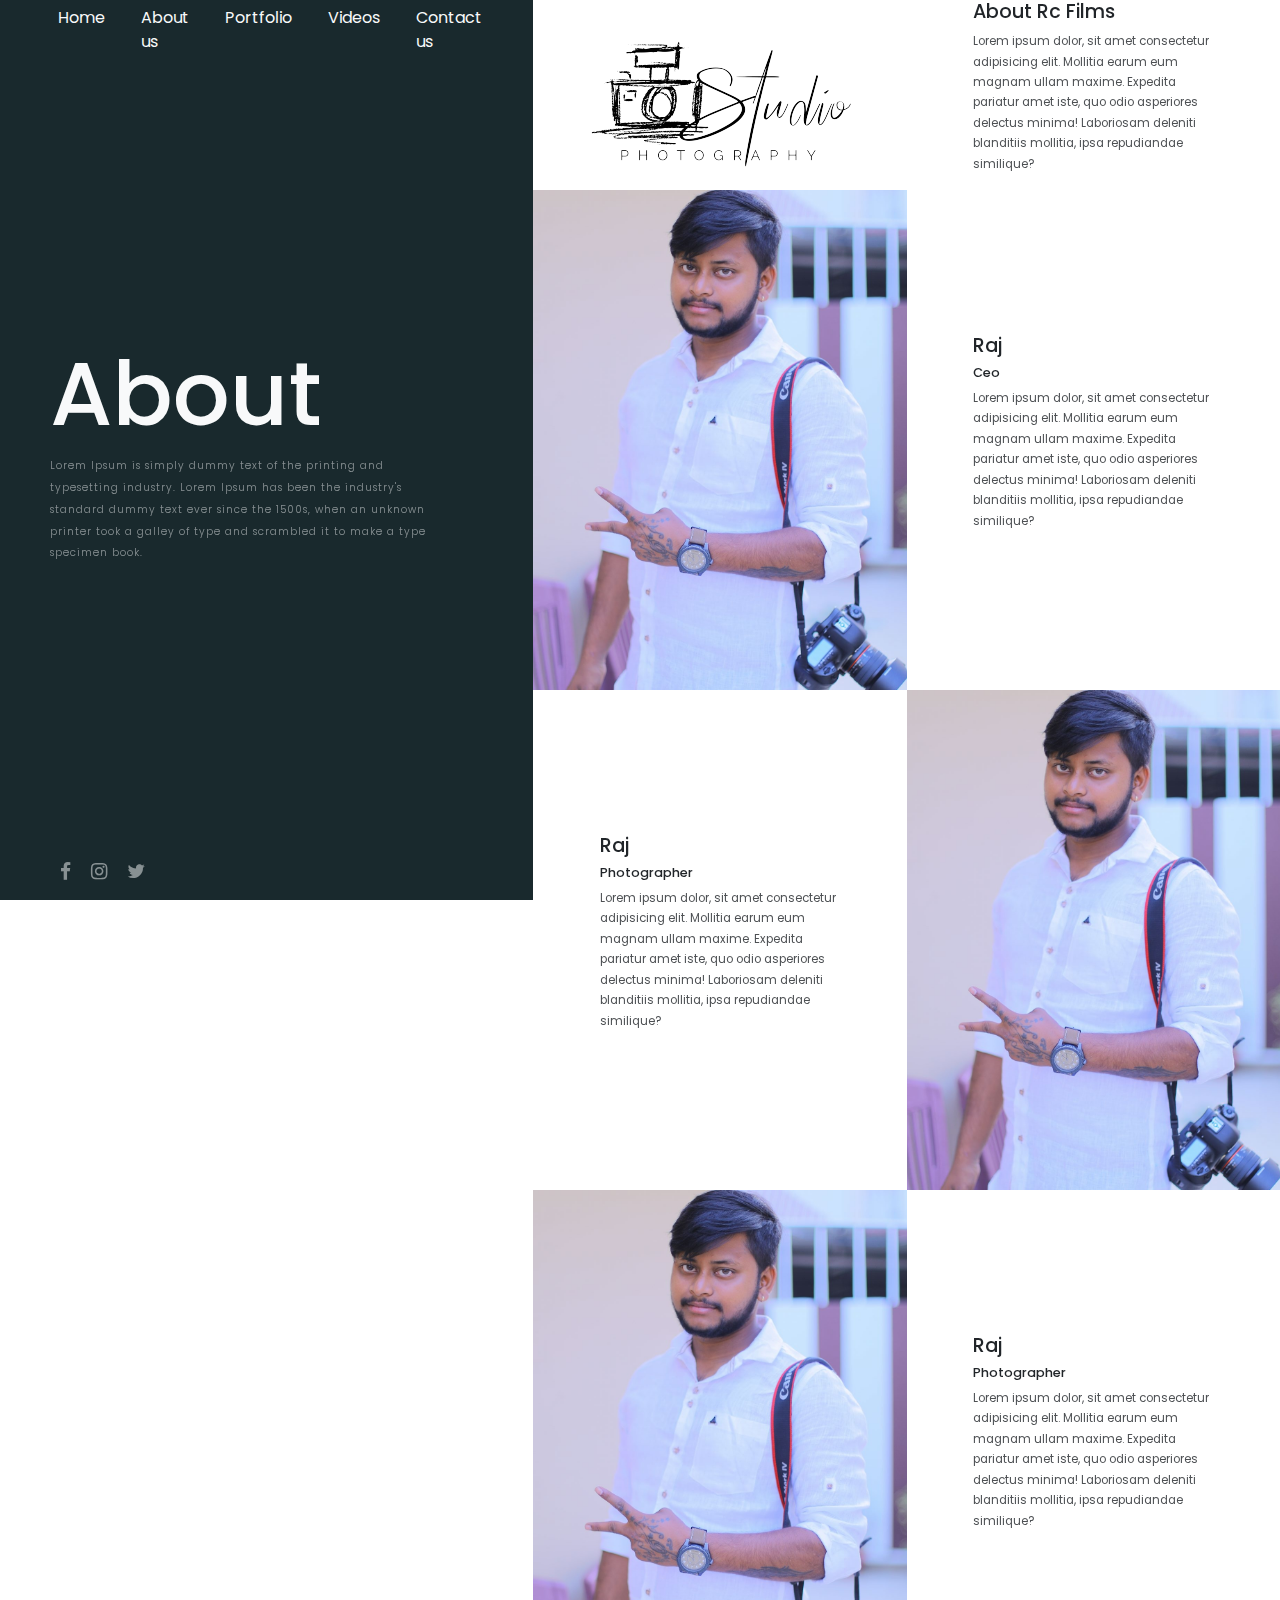
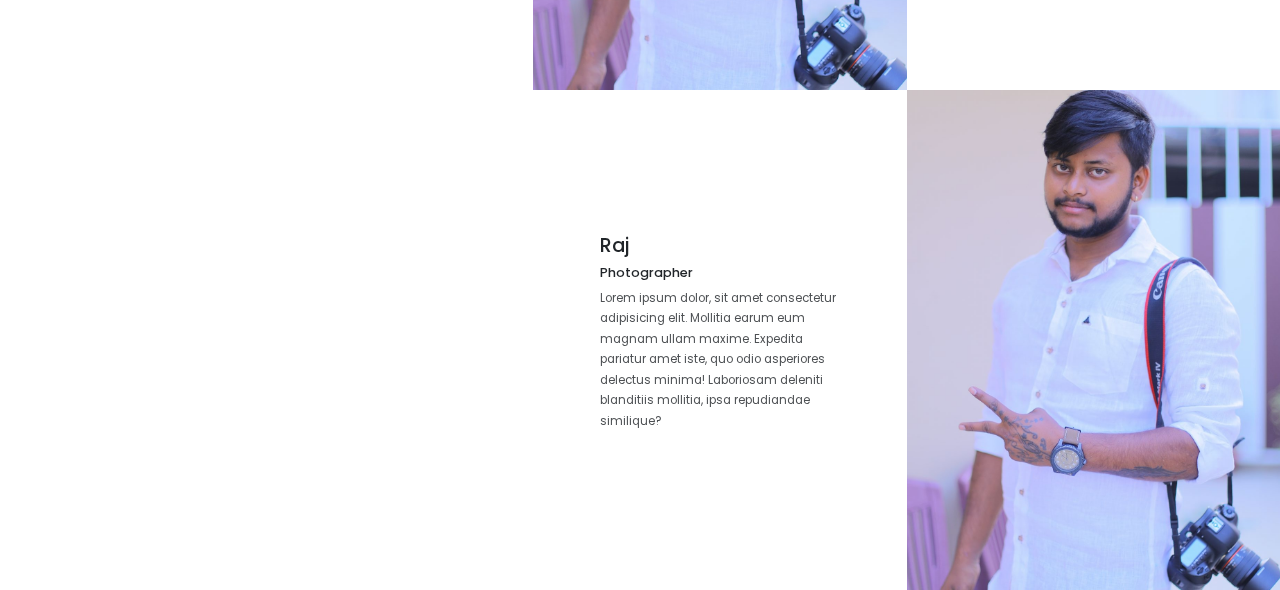
==== about.html @ 473ebcfd "initial commit" ====
<!DOCTYPE html>
<html lang="en">
<head>
    <meta charset="UTF-8">
    <meta name="viewport" content="width=device-width, initial-scale=1.0">
    <link rel="stylesheet" href="css/style.css">
    <link rel="stylesheet" href="https://stackpath.bootstrapcdn.com/bootstrap/4.5.2/css/bootstrap.min.css" integrity="sha384-JcKb8q3iqJ61gNV9KGb8thSsNjpSL0n8PARn9HuZOnIxN0hoP+VmmDGMN5t9UJ0Z" crossorigin="anonymous">
    <link rel="stylesheet" href="https://stackpath.bootstrapcdn.com/font-awesome/4.7.0/css/font-awesome.min.css" integrity="sha384-wvfXpqpZZVQGK6TAh5PVlGOfQNHSoD2xbE+QkPxCAFlNEevoEH3Sl0sibVcOQVnN" crossorigin="anonymous">
    <link href="https://unpkg.com/aos@2.3.1/dist/aos.css" rel="stylesheet">
    <title>Home Page</title>
</head>
<body>
    <div class="container-fluid">
        <div class="row">
            <div class="col-lg-5 col-md-5 sidebar bg-1 text-light" data-aos="fade-right"
            data-aos-offset="200"
            data-aos-delay="50"
            data-aos-duration="1000"
            data-aos-easing="ease-in-out"
            data-aos-mirror="true"
            data-aos-once="false"
            data-aos-anchor-placement="top-center">
                <nav class="navbar navbar-expand-lg navbar-dark bg-1">
                    <button class="navbar-toggler" type="button" data-toggle="collapse" data-target="#navbarNavDropdown" aria-controls="navbarNavDropdown" aria-expanded="false" aria-label="Toggle navigation">
                      <span class="navbar-toggler-icon"></span>
                    </button>
                    <div class="collapse navbar-collapse" id="navbarNavDropdown">
                      <ul class="navbar-nav">
                        <li class="nav-item active">
                          <a class="nav-link" href="index.html">Home</a>
                        </li>
                        <li class="nav-item">
                          <a class="nav-link" href="about.html">About us</a>
                        </li>
                        <li class="nav-item">
                          <a class="nav-link" href="portfolio.html">Portfolio</a>
                        </li>
                        <li class="nav-item">
                          <a class="nav-link" href="videos.html">Videos</a>
                        </li>
                        <li class="nav-item">
                            <a class="nav-link" href="contact.html">Contact us</a>
                        </li>
                      </ul>
                    </div>
                  </nav>
                  <div class="sidebar-text"data-aos="fade-up"
                  data-aos-offset="200"
                  data-aos-delay="1000"
                  data-aos-duration="200"
                  data-aos-easing="ease-in-out"
                  data-aos-mirror="true"
                  data-aos-once="false">
                      <h1>About</h1>
                      <p>
                        Lorem Ipsum is simply dummy text of the printing and typesetting industry. Lorem Ipsum has been the industry's standard dummy text ever since the 1500s, when an unknown printer took a galley of type and scrambled it to make a type specimen book.
                      </p>
                  </div>
                  <div class="sidebar-social-media">
                      <ul class="social-media-list">
                          <li><a href="#"><i class="fa fa-facebook"></i></li></a>
                          <li><a href="#"><i class="fa fa-instagram"></i></li></a>
                          <li><a href="#"><i class="fa fa-twitter"></i></li></a>
                      </ul>
                  </div>
            </div>
            <div class="col-lg-7 col-md-7 main p-0">
                <div class="container-fluid" data-aos="fade-down"
                data-aos-offset="200"
                data-aos-delay="50"
                data-aos-duration="1000"
                data-aos-easing="ease-in-out"
                data-aos-mirror="true"
                data-aos-once="false">
                <div class="row">
                    <div class="col-lg-6 d-flex align-items-center justify-content-center">
                        <img src="img/logo.png" class="img-fluid">
                    </div>    
                    <div class="col-lg-6 d-flex align-items-center justify-content-center ">
                        <div class="desc">
                            <h2 class="desc-h">
                                About Rc Films
                            </h2>
                            <p class="desc-p">
                                Lorem ipsum dolor, sit amet consectetur adipisicing elit. Mollitia earum eum magnam ullam maxime. Expedita pariatur amet iste, quo odio asperiores delectus minima! Laboriosam deleniti blanditiis mollitia, ipsa repudiandae similique?
                            </p>
                        </div>
                    </div> 
                </div>   
                <div class="row" id="ceo">
                    <div class="col-lg-6 col-4 d-flex align-items-center justify-content-center about-img" style="background-image: url(img/1.jpg);background-size: cover;background-position: center; ">
                    </div>    
                    <div class="col-lg-6 col-8 d-flex align-items-center justify-content-center">
                        <div class="desc">
                            <h2 class="desc-h">
                                Raj
                            </h2>
                            <h3 class="desc-h3">
                                Ceo
                            </h3>
                            <p class="desc-p">
                                Lorem ipsum dolor, sit amet consectetur adipisicing elit. Mollitia earum eum magnam ullam maxime. Expedita pariatur amet iste, quo odio asperiores delectus minima! Laboriosam deleniti blanditiis mollitia, ipsa repudiandae similique?
                            </p>
                        </div>
                    </div> 
                </div> 
                <div class="row">  
                    <div class="col-lg-6 col-8 d-flex align-items-center justify-content-center ">
                        <div class="desc">
                            <h2 class="desc-h">
                                Raj
                            </h2>
                            <h3 class="desc-h3">
                                Photographer
                            </h3>
                            <p class="desc-p">
                                Lorem ipsum dolor, sit amet consectetur adipisicing elit. Mollitia earum eum magnam ullam maxime. Expedita pariatur amet iste, quo odio asperiores delectus minima! Laboriosam deleniti blanditiis mollitia, ipsa repudiandae similique?
                            </p>
                        </div>
                    </div>
                    <div class="col-lg-6 col-4 d-flex align-items-center justify-content-center about-img" style="background-image: url(img/1.jpg);background-size: cover;background-position: center;">
                    </div>   
                </div>
                <div class="row">
                    <div class="col-lg-6 col-4 d-flex align-items-center justify-content-center about-img" style="background-image: url(img/1.jpg);background-size: cover;background-position: center"></div>
                    <div class="col-lg-6 col-8 d-flex align-items-center justify-content-center ">
                        <div class="desc">
                            <h2 class="desc-h">
                                Raj
                            </h2>
                            <h3 class="desc-h3">
                                Photographer
                            </h3>
                            <p class="desc-p">
                                Lorem ipsum dolor, sit amet consectetur adipisicing elit. Mollitia earum eum magnam ullam maxime. Expedita pariatur amet iste, quo odio asperiores delectus minima! Laboriosam deleniti blanditiis mollitia, ipsa repudiandae similique?
                            </p>
                        </div>
                    </div>
                    </div> 
                <div class="row">  
                    <div class="col-lg-6 col-8 d-flex align-items-center justify-content-center ">
                        <div class="desc">
                            <h2 class="desc-h">
                                Raj
                            </h2>
                            <h3 class="desc-h3">
                                Photographer
                            </h3>
                            <p class="desc-p">
                                Lorem ipsum dolor, sit amet consectetur adipisicing elit. Mollitia earum eum magnam ullam maxime. Expedita pariatur amet iste, quo odio asperiores delectus minima! Laboriosam deleniti blanditiis mollitia, ipsa repudiandae similique?
                            </p>
                        </div>
                    </div>
                    <div class="col-lg-6 col-4 d-flex align-items-center justify-content-center about-img" style="background-image: url(img/1.jpg);background-size: cover;background-position: center">
                    </div>   
                </div>
                </div>
            </div>
        </div>
    </div>
    <script src='https://cdnjs.cloudflare.com/ajax/libs/jquery/3.3.1/jquery.min.js'></script>
    <script src='https://cdnjs.cloudflare.com/ajax/libs/twitter-bootstrap/4.5.0/js/bootstrap.min.js'></script>
    <script src="https://unpkg.com/aos@2.3.1/dist/aos.js"></script>
    <script>
        AOS.init({disable: 'mobile'});
      </script>
</body>
</html>
---- css/style.css ----
@import url('https://fonts.googleapis.com/css2?family=Poppins:ital,wght@0,100;0,200;0,300;0,400;0,500;0,600;0,700;0,800;0,900;1,100;1,200;1,300;1,400;1,500;1,600;1,700;1,800;1,900&display=swap');
body
{
    font-family: 'Poppins', sans-serif !important;
}
a
{
    text-decoration:none ;
    color:inherit !important;
}
.bg-1
{
    background-color: #19292D;
}
.sidebar
{
    height:100vh;
    padding: 0px 50px !important;
    position: fixed !important;
}
.nav-item
{
    margin:0px 10px
}
.sidebar-text
{
    display: flex;
    flex-direction: column;
    justify-content: center;
    height:calc(100vh - 100px);
    max-width: 90%;
}
.sidebar-text h1
{
    font-size:7vw;
    font-weight:500;

}
.sidebar-text p
{
    font-weight: 300;
    letter-spacing: 1px;
    font-size:0.8vw;
    opacity: 0.5;
    line-height: 1.7vw;
}
.sidebar-social-media
{
    opacity: 0.5;
    height: 40px;
    max-height: 40px;
    display: flex;
    align-items: center;
}
.navbar
{
    height: 60px;
    max-height: 60px;
    padding-left: 0px !important;
    margin-left: 0px !important;
}
.nav-item:first-child
{
   margin-left: 0px !important;
}
.social-media-list
{
    padding-left: 0px;
}
.social-media-list li 
{
    font-size: 1.5vw;
    float: left;
    margin:0px 10px;
    list-style: none;
}
.large-container
{
    height:60vh
}
.small-container
{
    height:40vh;
    display: flex;
    justify-content: center;
    align-items: center;
}
.col-lg-6-p
{
    font-size: 0.9vw;
    opacity:0.4;
    font-weight: 600;
    margin:15px 0px !important;
    line-height: 1.5vw;
}
.col-lg-6-h
{
    font-size: 2vw;
    opacity:0.9;
    font-weight: 600;
}
.col-lg-6-h3
{
    font-size: 1vw;
    opacity:0.8;
    font-weight: 600;
}
.desc
{
    max-width: 70%;
}
.desc-h
{
    font-size:1.5vw;
    font-weight: 500;
}
.desc-h3
{
    font-size:1vw;
    font-weight: 500;
}
.desc-p
{
    opacity: 0.8;
    font-size: 0.9vw;
    line-height: 1.6vw;
}
.read-more-btn
{
    font-weight: 800 !important;
    opacity: 0.6;
    padding-left: 0px !important;
}
.read-more-btn:after
{
    content:'';
    display:block;
    border-top:1px solid #000;
}
.fixed-body
{
    max-height: 100vh;
    overflow: hidden;
}
.gallery-item-image
{
    height: 40vh;
    width: 40vh;
}
.gallery-container
{
    display: flex;
    flex-direction: column;
    align-items: center;
}
.gallery-item
{
    margin: 30px 0px;
    text-align: center;
}
.gallery-item h3
{
    font-size: 1.2vw;
    font-weight: 600;
}
.main
{
    margin-left:  41.666667%;
}
.gallery-item-image
{
    background-size: cover !important;
    background-position:center !important ;
    box-shadow: 10px 10px 10px #ddd;
}
.gallery-container a:first-child
{
    margin-top: 30vh;
}
.project-image-container
{
    padding:20px;
}
#photos {
    /* Prevent vertical gaps */
    line-height: 0;
     
    -webkit-column-count: 3;
    -webkit-column-gap:   20px;
    -moz-column-count:    3;
    -moz-column-gap:      20px;
    column-count:         3;
    column-gap:           20px;  
  }
  
  #photos img {
    /* Just in case there are inline attributes */
    width: 100% !important;
    height: auto !important;
    margin:10px 0px;
  }
  @media (max-width: 1200px) {
    #photos {
    -moz-column-count:    4;
    -webkit-column-count: 4;
    column-count:         4;
    }
  }
  @media (max-width: 1000px) {
    #photos {
    -moz-column-count:    3;
    -webkit-column-count: 3;
    column-count:         3;
    }
  }
  @media (max-width: 800px) {
    #photos {
    -moz-column-count:    2;
    -webkit-column-count: 2;
    column-count:         2;
    }
  }
  @media (max-width: 400px) {
    #photos {
    -moz-column-count:    1;
    -webkit-column-count: 1;
    column-count:         1;
    }
  }
  .video-items
  {
      margin:20px 0px
  }
  .contact-info li
  {
      list-style:none;
      font-size: 1vw;
      font-weight: 600;
      margin: 20px 0px;
  }
  .contact-info
  {
    margin:auto;
    padding-left: 0px;
    opacity: 0.8;
  }
  .contact
  {
      display: flex;
  }
  #gmap_canvas
  {
      height:100vh;
      width: 100%;
      background-color: #ddd;
  }
  .or-span {
    display: flex;
    flex-direction: row;
  }
  .or-span:before, .or-span:after{
    content: "";
    flex: 1 1;
    border-bottom: 1px solid #000;
    margin: auto;
  }
  .or-span:before {
    margin-right: 10px
  }
  .or-span:after {
    margin-left: 10px
  }
  .about-img
  {
    min-height:500px
  }
  @media all and (max-width: 480px) { 
    .sidebar
    {
        position: relative !important;
        height:auto;
        padding: 0px 20px !important;
    }
    .sidebar-text
    {
        height: auto;
    }
    .main
    {
        margin-left: 0px;
    }
    .large-container
    {
        height:40vh
    }
    .small-container
    {
        height:40vh
    }
    .desc-h
    {
        font-size:20px
    }
    .desc-p
    {
        font-size:10px;
        line-height: 18px;
        opacity: 0.5 !important;
    }
    .desc
    {
        max-width:100%;
        padding: 15px;
    }
    .sidebar-text h1
    {
        font-size: 55px;
        text-align: center;
    }
    .sidebar-text p
    {
        font-size: 10px;
        line-height: 20px;
    }
    .sidebar-text
    {
        max-width: 100%;
    }
    .fixed-body
    {
        height:auto;
        overflow: scroll;
    }
    .navbar-collapse 
    {
        background-color: #19292D;
        z-index: 9999;
    }
    .about-img
    {
        min-height:200px
    }
    .gallery-container a:first-child
    {
        margin-top: 10px;
    }
    .social-media-list
    {
        margin: 0px auto;
    }
    .social-media-list li 
    {
        font-size: 20px;
        margin-top: 10px;
        margin-bottom: 20px;
        
    }
    
    #col-lg-6
    {
        width: 100%;
        height:300px;
        background-color: #ddd;
    }
    .contact-info li
    {
        font-size: 16px;
    }
    .contact-info
    {
        padding-bottom: 30px;
    }
    .gallery-item h3
    {
        font-size: 20px;
    }
}
@media all and (device-width: 768px) {
    .desc-h
    {
        font-size: 30px;
    }
    .desc-p
    {
        padding: 10px 0px;
        font-size: 14px;
        line-height: 25px;
    }
    .desc
    {
        max-width: 80%;
        padding: 30px 0px;
    }
    .sidebar-text
    {
        margin:0px auto
    }
    .sidebar
    {
        padding: 0px 20px !important;
    }
    .sidebar-text h1
    {
        font-size: 60px;
    }
    .sidebar-text p
    {
        font-size: 14px;
        line-height: 30px;
        padding: 20px 0px;
    }
    .about-img
    {
        min-height :auto
    }
    .desc-h3
    {
        font-size: 20px;
    }
    .social-media-list li
    {
        font-size: 20px;
    }
    .contact-info
    {
        width: 80%;
        padding-bottom: 20px;
    }
    .contact-info li
    {
        font-size: 18px;
    }
    .gallery-item h3
    {
        font-size: 30px;
    }
}
@media all and (min-width: 1600px) {
    .about-img
    {
        height: 700px;
    }
    .gallery-item h3
    {
        font-size: 80px;
    }
}
@media all and (min-width:2400px) { 
    .about-img
    {
        height: 2000px;
    }
  
}
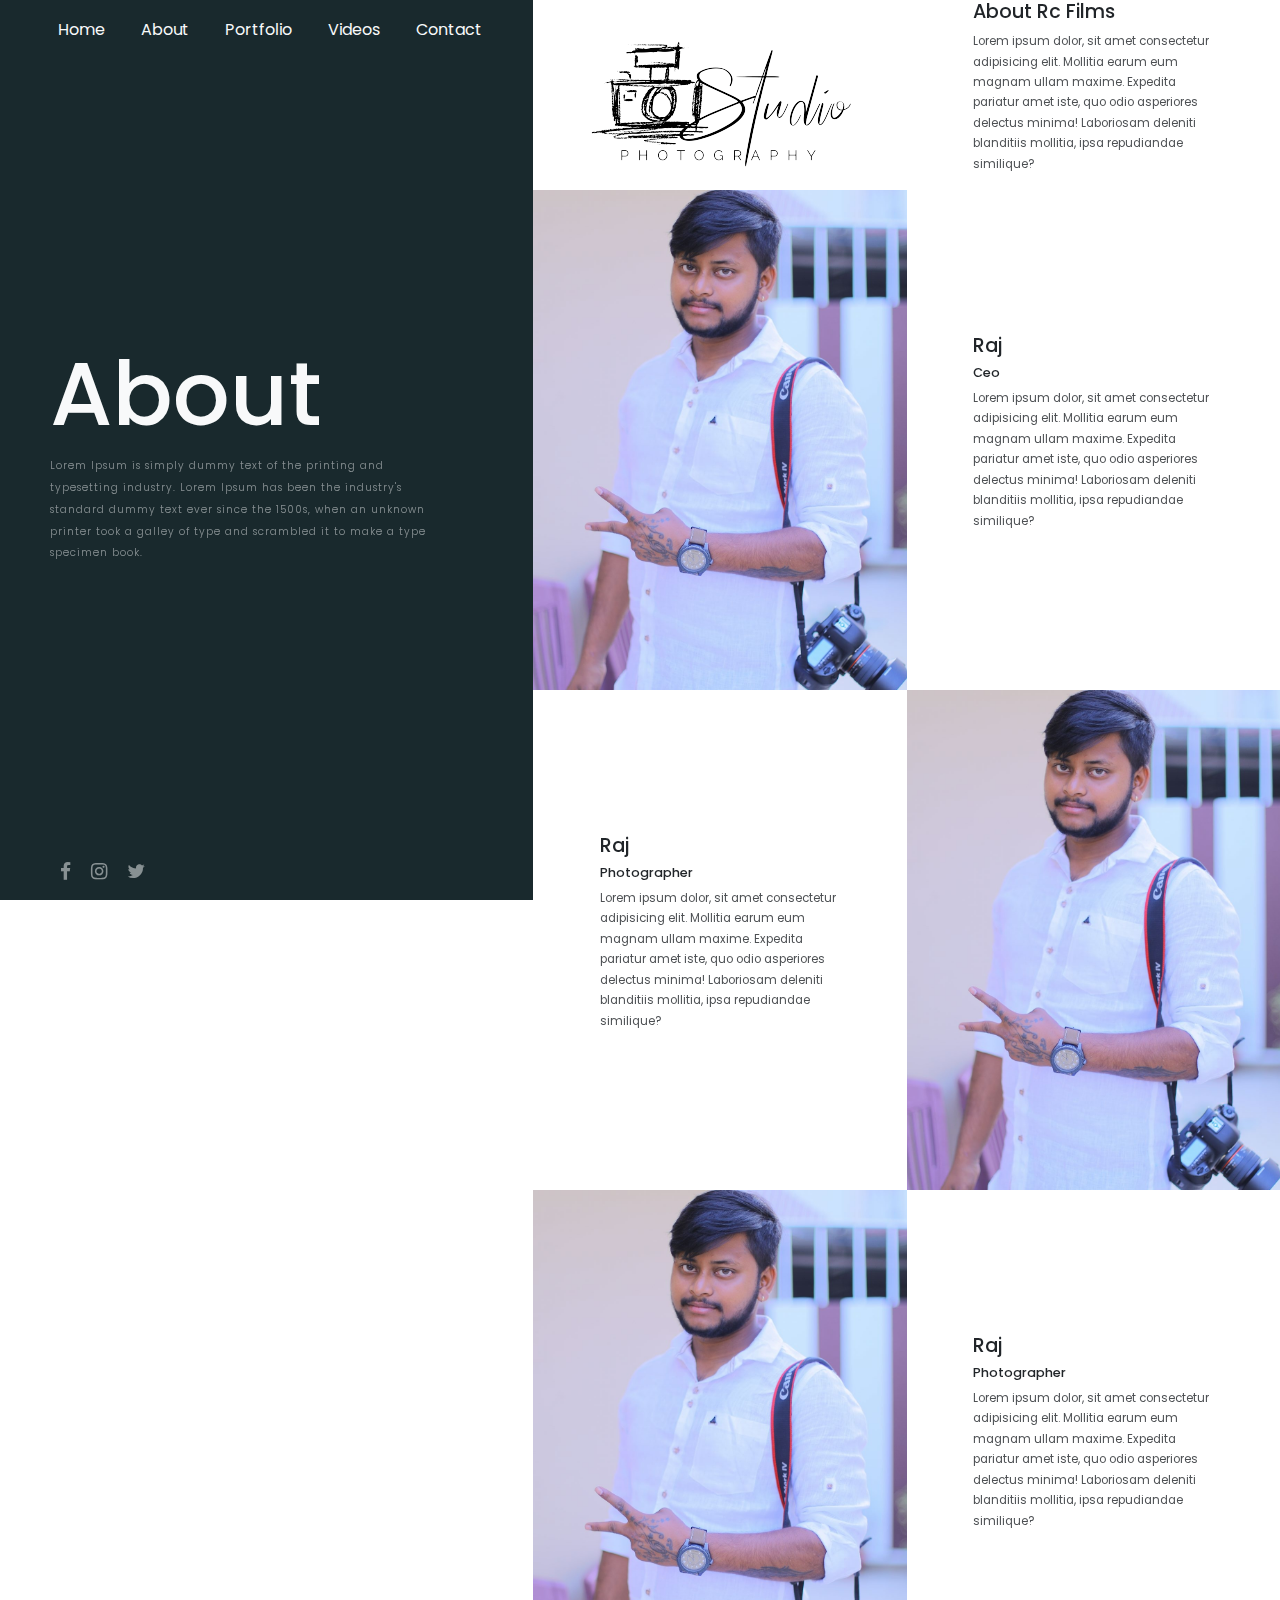
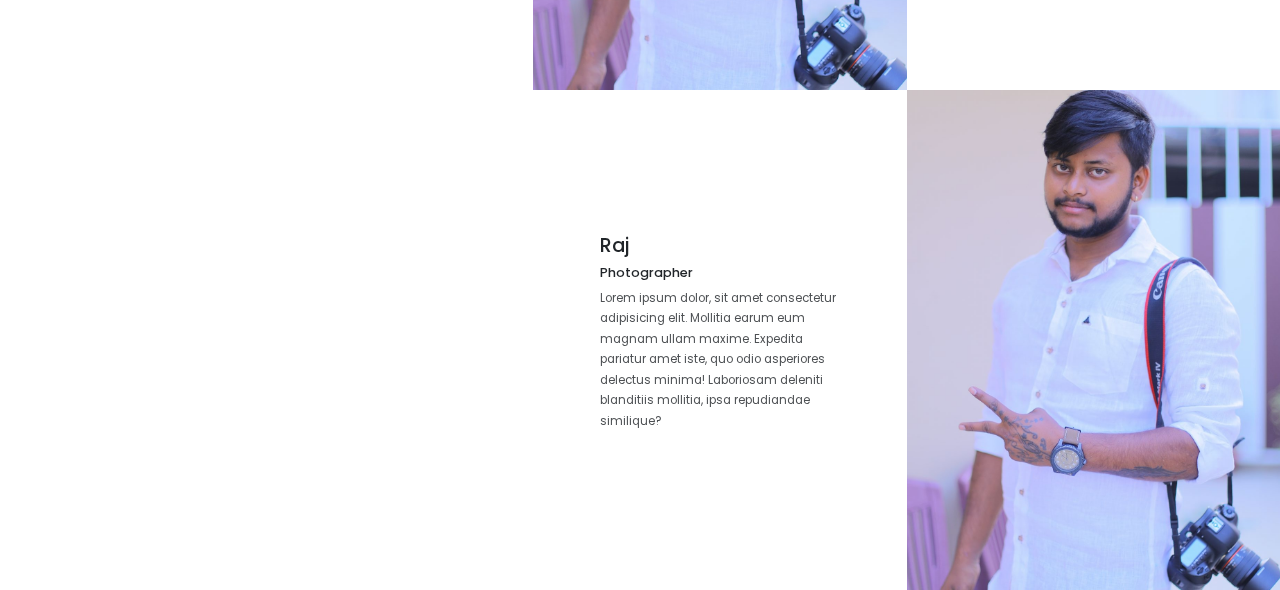
==== commit fa3b2e5d: "initial commit" ====
--- a/about.html
+++ b/about.html
@@ -30,7 +30,7 @@
                           <a class="nav-link" href="index.html">Home</a>
                         </li>
                         <li class="nav-item">
-                          <a class="nav-link" href="about.html">About us</a>
+                          <a class="nav-link" href="about.html">About</a>
                         </li>
                         <li class="nav-item">
                           <a class="nav-link" href="portfolio.html">Portfolio</a>
@@ -39,7 +39,7 @@
                           <a class="nav-link" href="videos.html">Videos</a>
                         </li>
                         <li class="nav-item">
-                            <a class="nav-link" href="contact.html">Contact us</a>
+                            <a class="nav-link" href="contact.html">Contact</a>
                         </li>
                       </ul>
                     </div>
--- a/css/style.css
+++ b/css/style.css
@@ -450,5 +450,14 @@
     {
         height: 2000px;
     }
-  
+
+    .nav-item
+    {
+        font-size: 60px;
+        margin: 0px 40px;
+    }
+    .social-media-list li
+    {
+        margin: 40px;
+    }
 }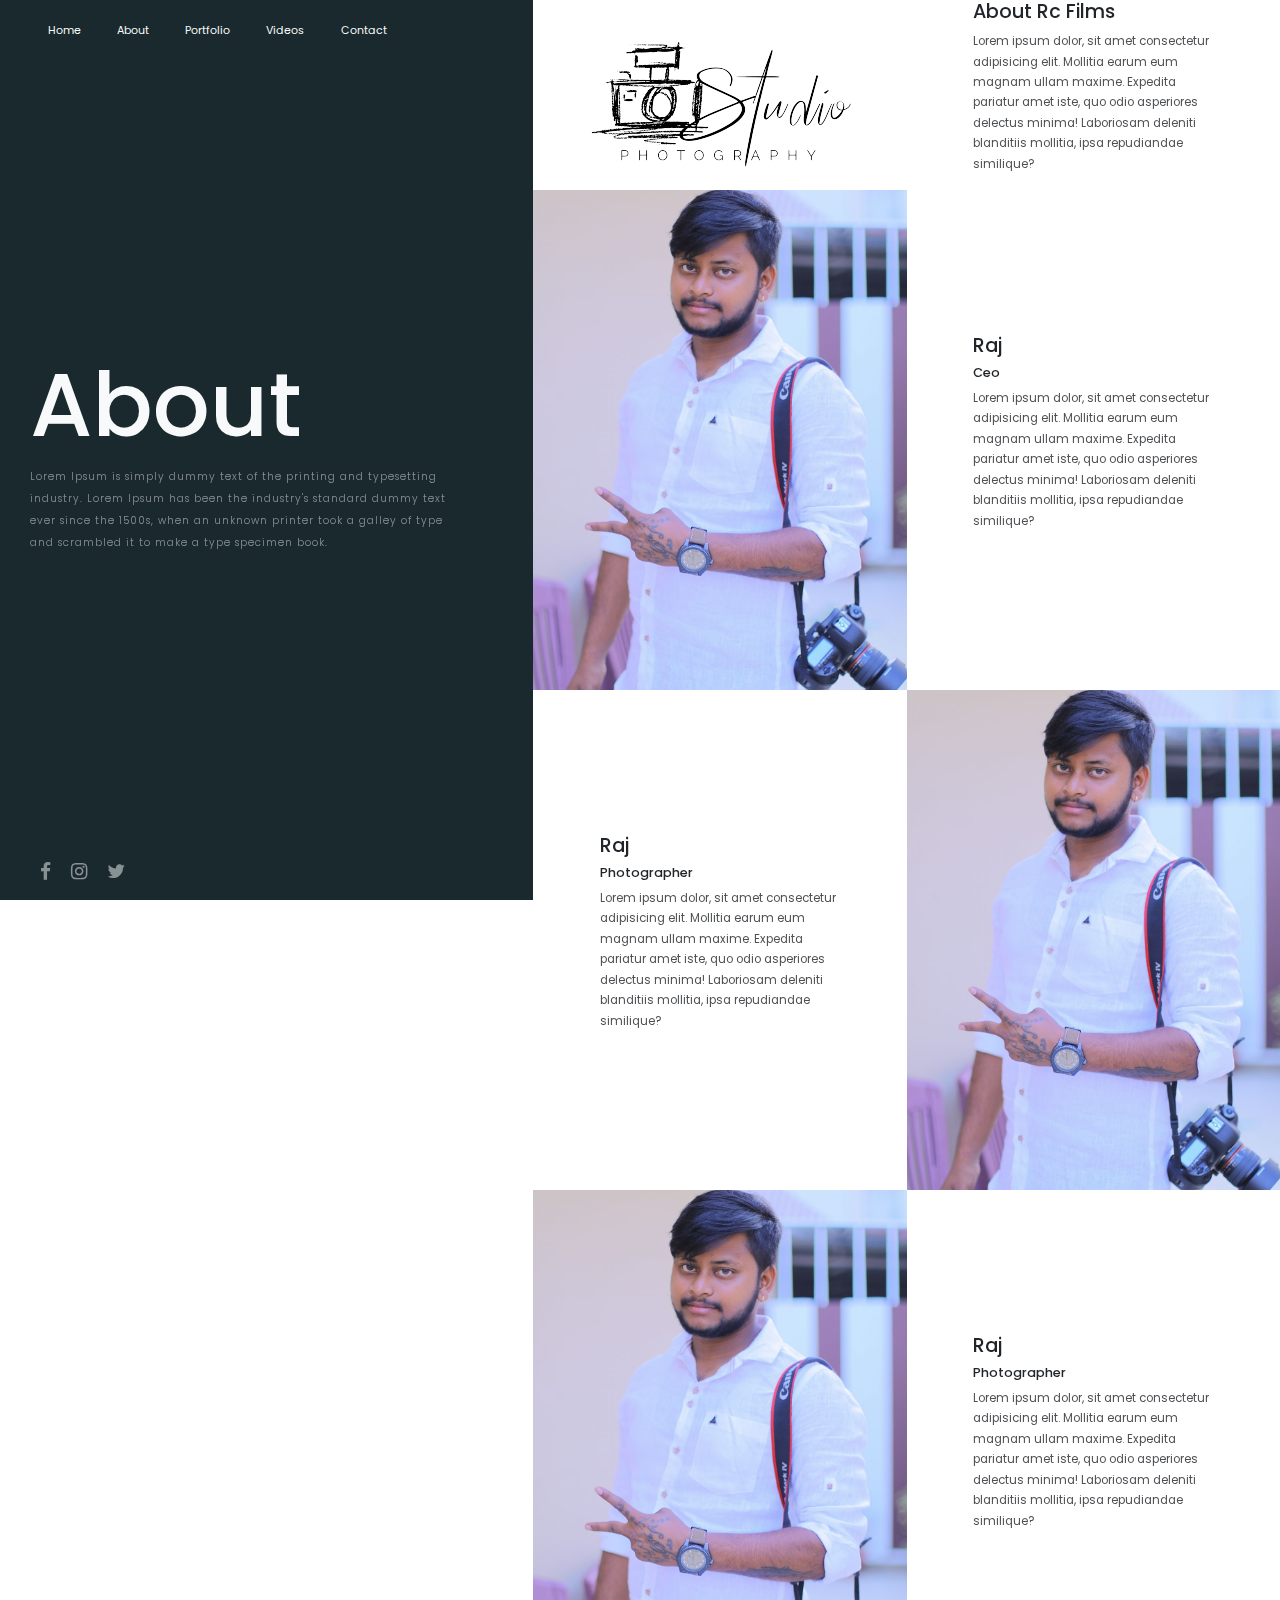
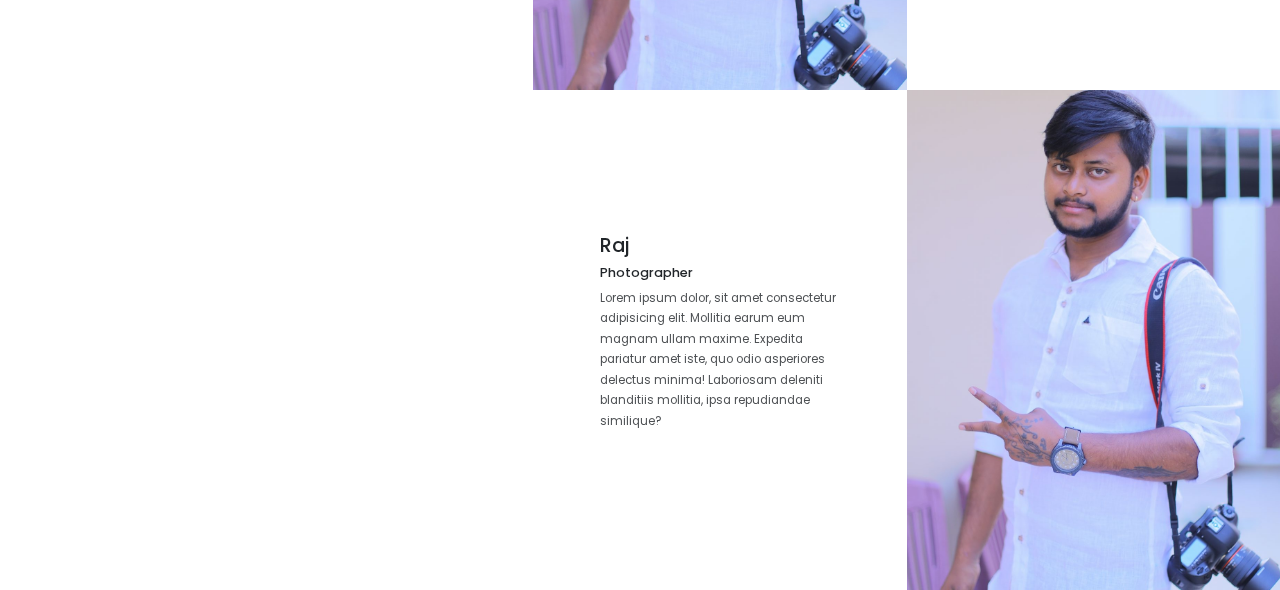
==== commit 6daed2f7: "updates" ====
--- a/about.html
+++ b/about.html
@@ -26,6 +26,11 @@
                     </button>
                     <div class="collapse navbar-collapse" id="navbarNavDropdown">
                       <ul class="navbar-nav">
+                        <li class="close-btn">
+                            <button class="navbar-toggler" type="button" data-toggle="collapse" data-target="#navbarNavDropdown" aria-controls="navbarNavDropdown" aria-expanded="false" aria-label="Toggle navigation">
+                                <i class="fa fa-times"></i>
+                            </button>
+                        </li>
                         <li class="nav-item active">
                           <a class="nav-link" href="index.html">Home</a>
                         </li>
--- a/css/style.css
+++ b/css/style.css
@@ -450,7 +450,6 @@
     {
         height: 2000px;
     }
-
     .nav-item
     {
         font-size: 60px;
@@ -460,4 +459,195 @@
     {
         margin: 40px;
     }
+}
+@media all and (min-width: 1024px) and (max-width: 1280px) {
+    .nav-item
+    {
+        font-size: 11px;
+    }
+    .sidebar
+    {
+        padding: 0px 30px !important;
+    }
+ }
+ @media  all and (max-width: 1920px) {
+    .gallery-item h3
+    {
+        font-size: 30px;
+    }
+}
+@media (min-width: 1920px) and (max-width: 2560px)  {
+    .nav-item
+    {
+        font-size: 30px;
+        margin: 0px 25px;
+    }
+}
+@media (min-width: 2120px) and (max-width: 3840px) {
+    .nav-item
+    {
+        font-size: 45px;
+        margin: 0px 35px;
+    }
+    .contact-info
+    {
+        width:70%
+    }
+    .contact-info label
+    {
+        font-size:50px
+    }
+    .contact-info small
+    {
+        font-size:30px
+    }
+    .contact-info .form-group
+    {
+        margin: 50px 0px;
+    }
+    .contact-info input
+    {
+        font-size:20px;
+        padding:20px !important;
+        height:100px  !important
+    }
+    .contact-info input::placeholder , .contact-info textarea::placeholder
+    {
+        font-size:30px;
+    }
+    .contact-info textarea
+    {
+        font-size:20px;
+        padding:20px !important;
+        height:300px  !important
+    }
+    .social-media-list li
+    {
+        margin-top: 0px;
+    }
+    .navbar
+    {
+        max-height:200px !important;
+        height:200px !important
+    }
+    .sidebar-text
+    {
+        height: calc(100vh - 280px);
+    }
+}
+@media all and (min-width: 3840px) {
+    .nav-item
+    {
+        font-size: 45px;
+        margin: 0px 35px;
+    }
+    .contact-info
+    {
+        width:70%
+    }
+    .contact-info label
+    {
+        font-size:50px
+    }
+    .contact-info small
+    {
+        font-size:30px
+    }
+    .contact-info .form-group
+    {
+        margin: 50px 0px;
+    }
+    .contact-info input
+    {
+        font-size:20px;
+        padding:20px !important;
+        height:100px  !important
+    }
+    .contact-info input::placeholder , .contact-info textarea::placeholder
+    {
+        font-size:30px;
+    }
+    .contact-info textarea
+    {
+        font-size:20px;
+        padding:20px !important;
+        height:300px  !important
+    }
+    .social-media-list li
+    {
+        margin-top: 0px;
+    }
+    .navbar
+    {
+        max-height:200px !important;
+        height:200px !important
+    }
+    .sidebar-text
+    {
+        height: calc(100vh - 280px);
+    }
+}
+@media all and (min-width: 5000px) {
+    .nav-item
+    {
+        font-size: 60px;
+        margin: 0px 40px;
+    }
+}
+.navbar .navbar-toggler{
+    z-index:1000
+}
+@media (max-width: 991.98px){
+    .navbar .navbar-collapse{
+        background:rgba(25,41,45,0.98);
+        opacity:0;
+        position:fixed;
+        top:0;
+        left:0;
+        right:0;
+        bottom:0;
+        transition:opacity 0.35s ease;
+        display:flex;
+        flex-direction:column;
+        align-content:center;
+        text-align:center !important
+    }
+    .navbar .navbar-collapse.collapse{
+        display:flex;
+        opacity:0;
+        pointer-events:none
+    }
+    .navbar .navbar-collapse.collapsing[style*="height"]{
+        opacity:1;
+        height:100vh !important
+    }
+    .navbar .navbar-collapse.collapsing{
+        opacity:0;
+        height:100vh
+    }
+    .navbar .navbar-collapse.collapse.show{
+        opacity:1;
+        pointer-events:auto
+    }
+    .navbar .navbar-collapse .navbar-nav{
+        margin-right:initial !important;
+        margin-top:auto;
+        margin-bottom:auto
+    }
+}
+@media (max-width: 991.98px) {
+    .navbar-nav {
+        margin-left: initial !important;
+    }
+}
+.close-btn
+{
+    position: fixed;
+    top:20px;
+    right:20px;
+    font-size:30px
+}
+.navbar-dark .navbar-toggler
+{
+    border-color:transparent !important
 }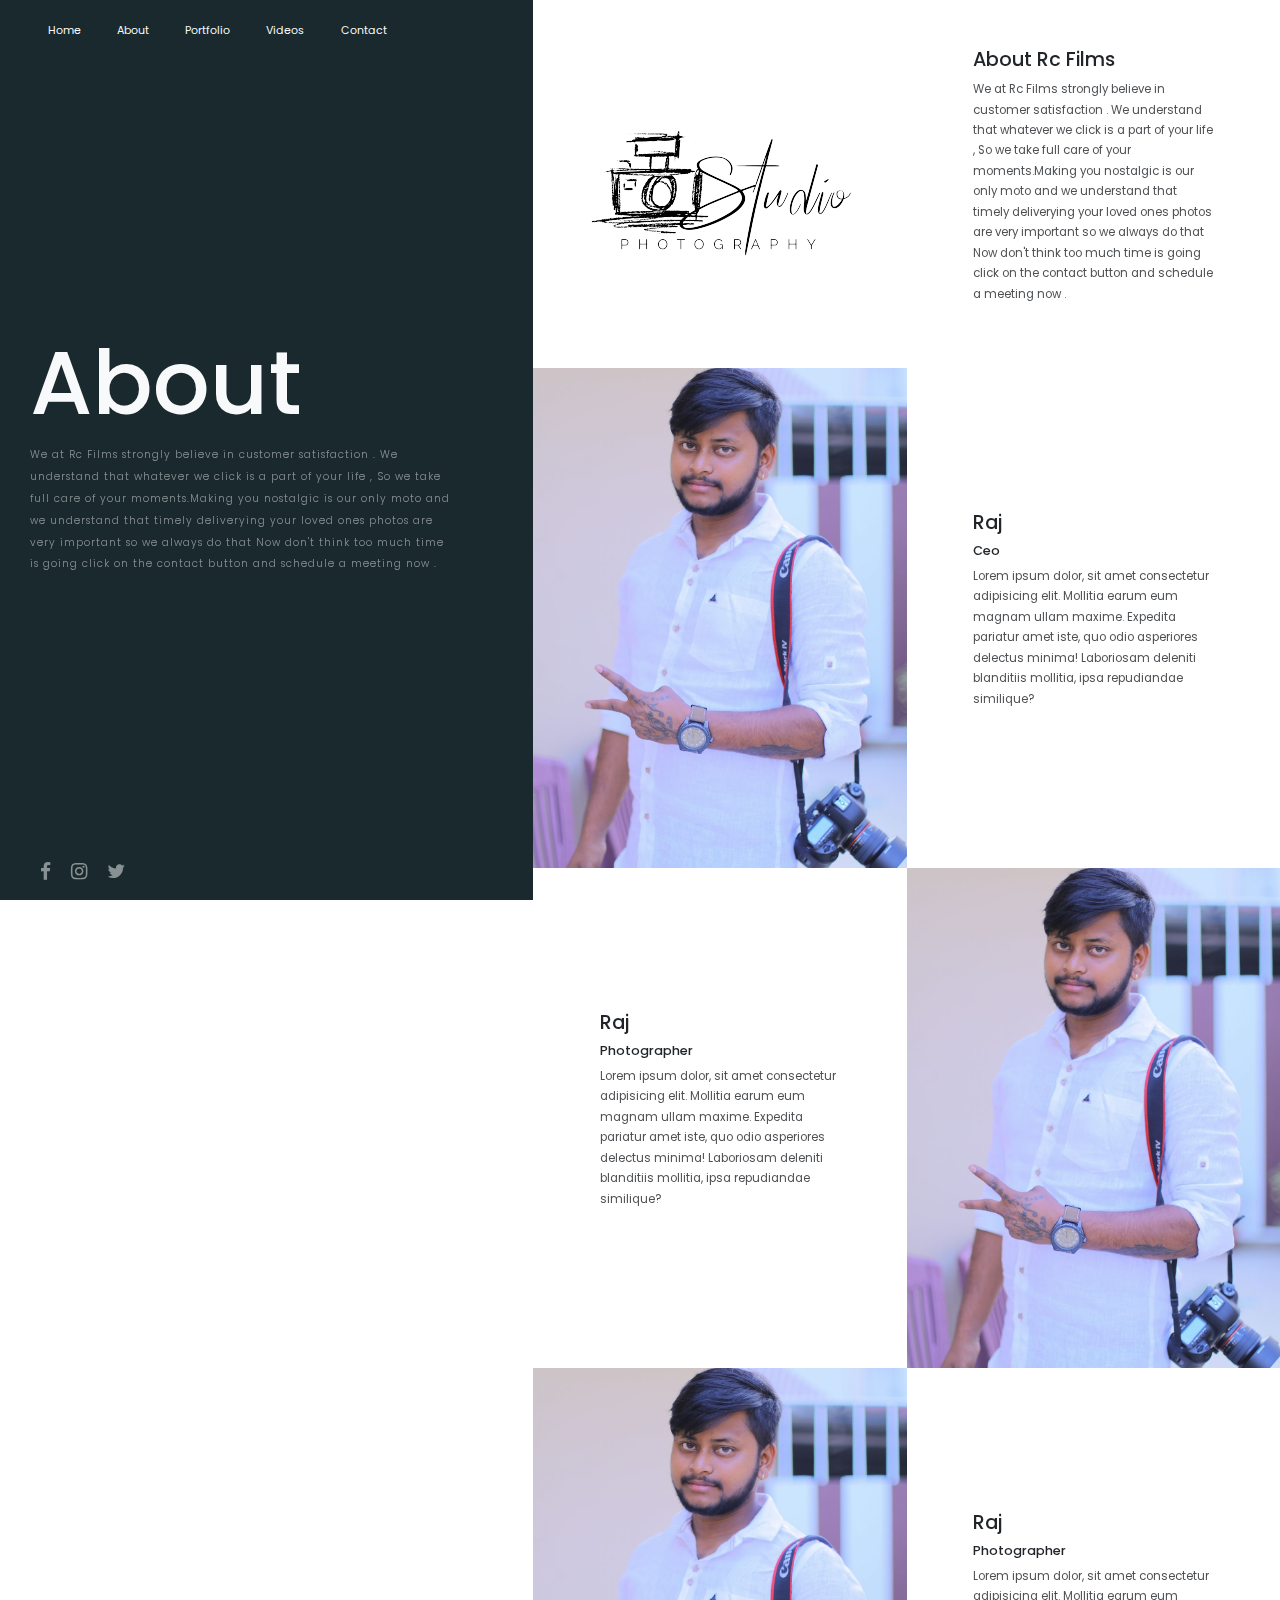
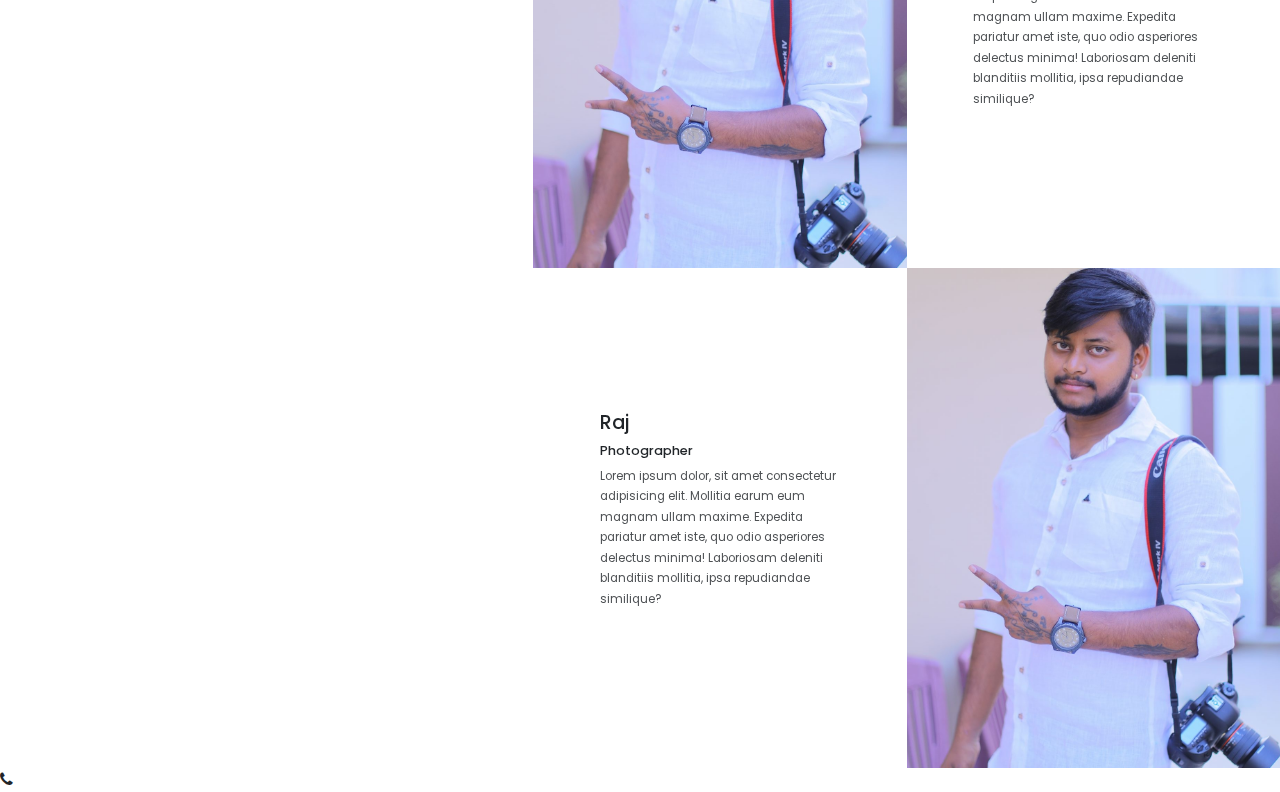
==== commit 91b4c668: "fix" ====
--- a/about.html
+++ b/about.html
@@ -58,7 +58,7 @@
                   data-aos-once="false">
                       <h1>About</h1>
                       <p>
-                        Lorem Ipsum is simply dummy text of the printing and typesetting industry. Lorem Ipsum has been the industry's standard dummy text ever since the 1500s, when an unknown printer took a galley of type and scrambled it to make a type specimen book.
+                        We at Rc Films strongly believe in customer satisfaction . We understand that whatever we click is a part of your life , So we take full care of your moments.Making you nostalgic is our only moto and we understand that timely deliverying your loved ones photos are very important so we always do that Now don't think too much time is going click on the contact button and schedule a meeting now .
                       </p>
                   </div>
                   <div class="sidebar-social-media">
@@ -82,12 +82,12 @@
                         <img src="img/logo.png" class="img-fluid">
                     </div>    
                     <div class="col-lg-6 d-flex align-items-center justify-content-center ">
-                        <div class="desc">
+                        <div class="desc py-5">
                             <h2 class="desc-h">
                                 About Rc Films
                             </h2>
                             <p class="desc-p">
-                                Lorem ipsum dolor, sit amet consectetur adipisicing elit. Mollitia earum eum magnam ullam maxime. Expedita pariatur amet iste, quo odio asperiores delectus minima! Laboriosam deleniti blanditiis mollitia, ipsa repudiandae similique?
+                                We at Rc Films strongly believe in customer satisfaction . We understand that whatever we click is a part of your life , So we take full care of your moments.Making you nostalgic is our only moto and we understand that timely deliverying your loved ones photos are very important so we always do that Now don't think too much time is going click on the contact button and schedule a meeting now .
                             </p>
                         </div>
                     </div> 
@@ -163,6 +163,9 @@
             </div>
         </div>
     </div>
+    <a href="tel:6291080552" class="float">
+        <i class="fa fa-phone my-float"></i>
+        </a>
     <script src='https://cdnjs.cloudflare.com/ajax/libs/jquery/3.3.1/jquery.min.js'></script>
     <script src='https://cdnjs.cloudflare.com/ajax/libs/twitter-bootstrap/4.5.0/js/bootstrap.min.js'></script>
     <script src="https://unpkg.com/aos@2.3.1/dist/aos.js"></script>
--- a/css/style.css
+++ b/css/style.css
@@ -275,6 +275,24 @@
     min-height:500px
   }
   @media all and (max-width: 480px) { 
+    .float{
+        position:fixed;
+        width:60px;
+        height:60px;
+        bottom:20px;
+        right:40px;
+        background-color:#19292D;
+        color:#FFF;
+        border-radius:50px;
+        text-align:center;
+        box-shadow: 2px 2px 3px #999;
+    }
+    
+    .my-float
+    {
+        margin-top:22px;
+        color:#FFF
+    }
     .sidebar
     {
         position: relative !important;
